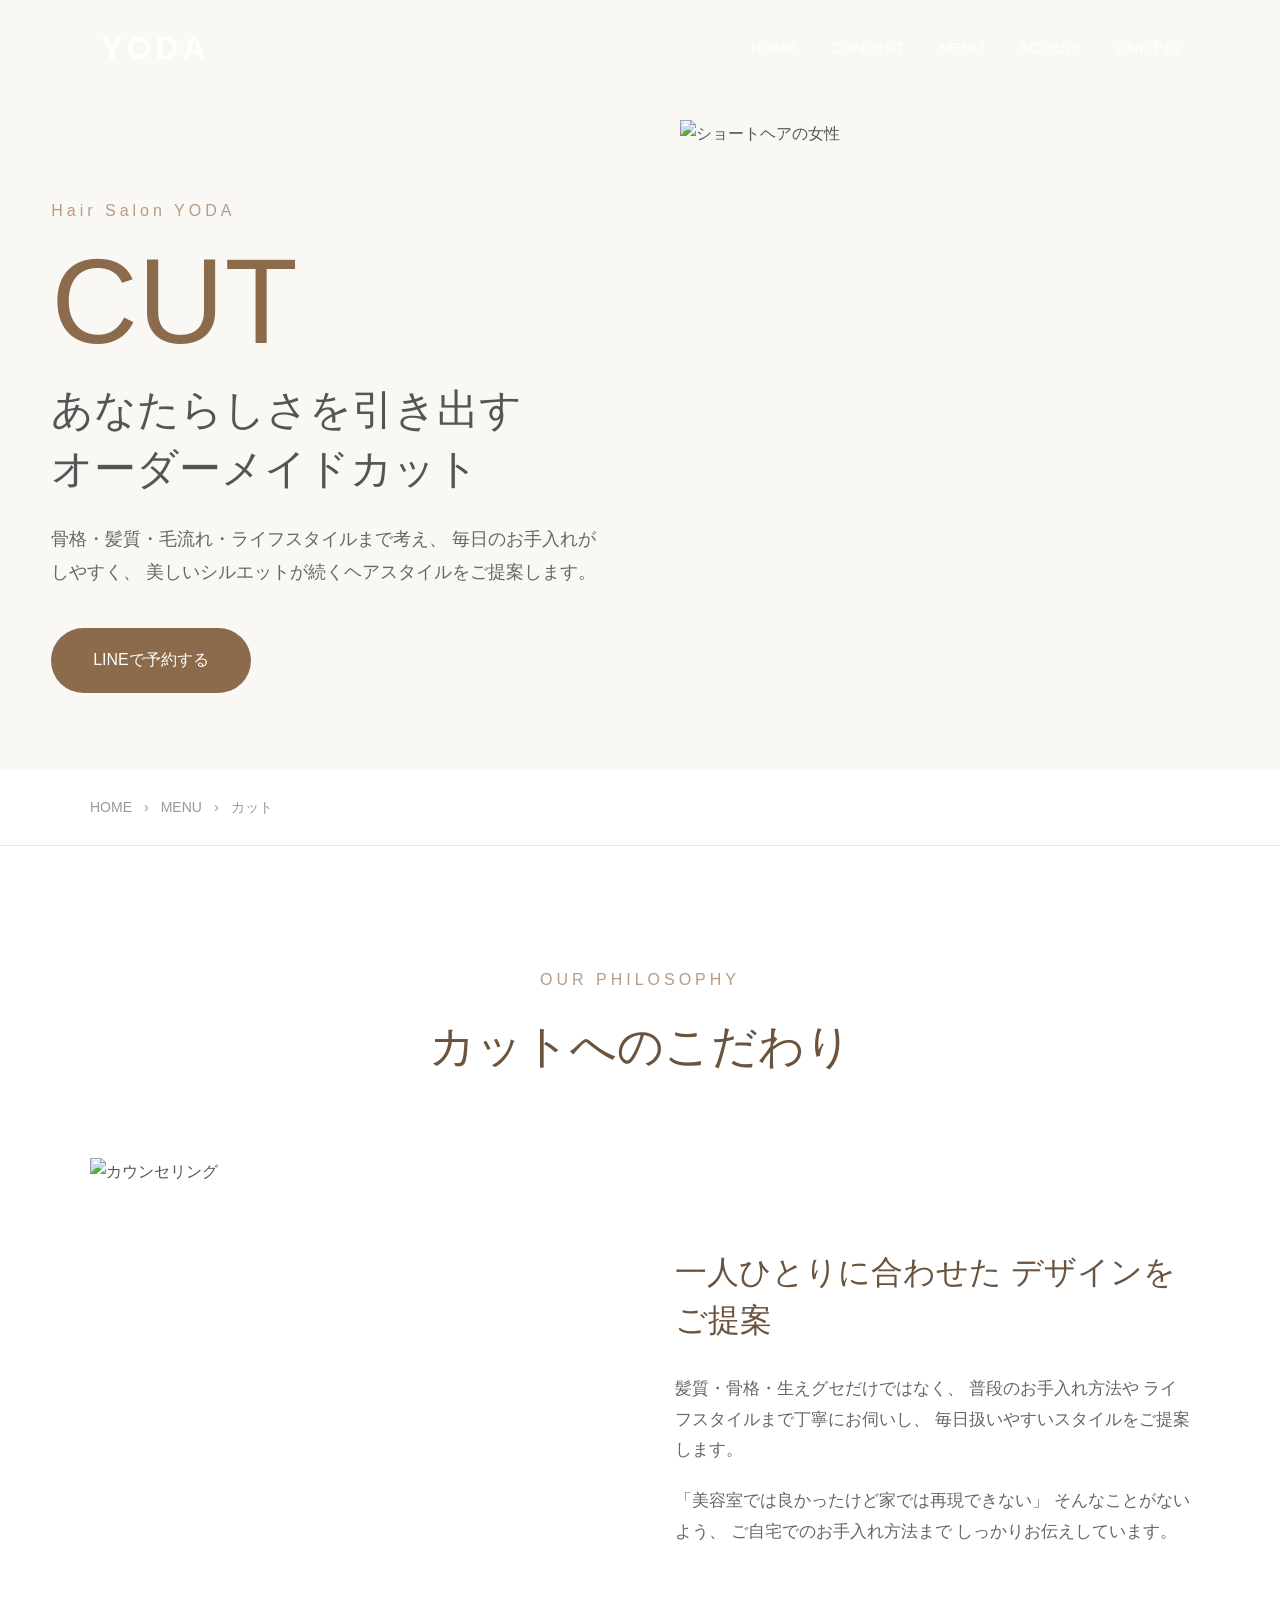
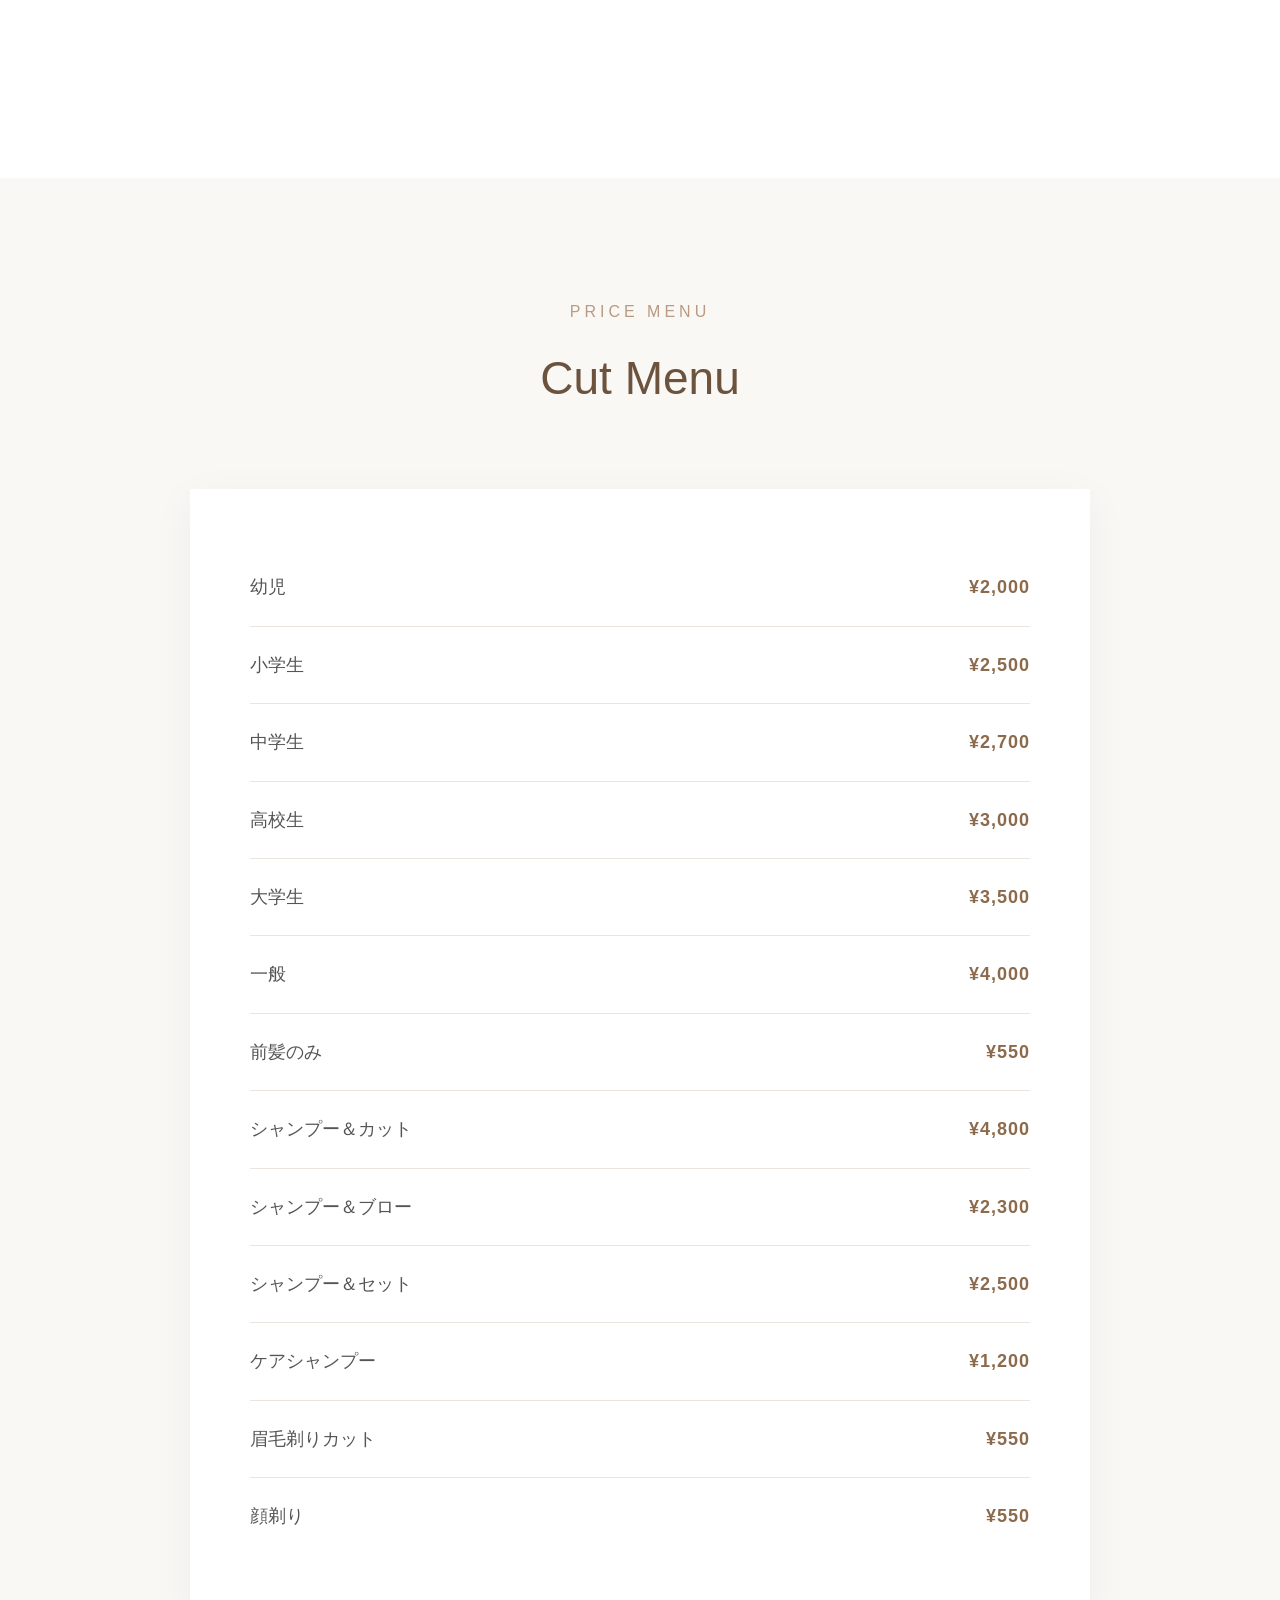
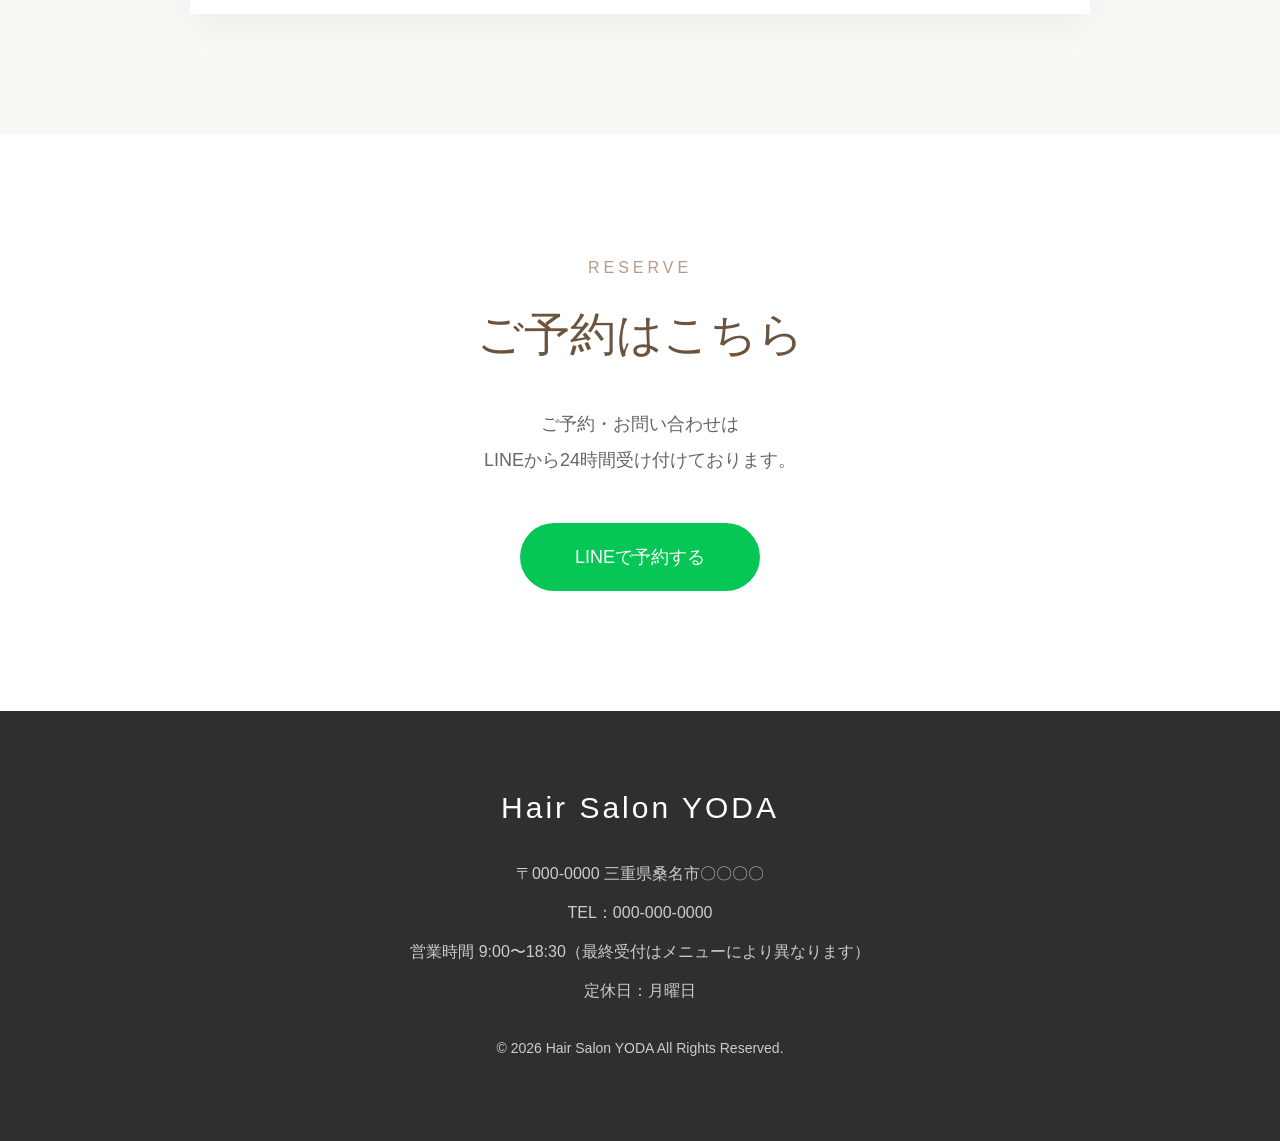
==== cut.html @ 27cc24ca "Add files via upload" ====
<!DOCTYPE html>
<html lang="ja">

<head>

<meta charset="UTF-8">

<meta name="viewport"
      content="width=device-width, initial-scale=1.0">

<title>カット｜美容室YODA｜桑名市の美容室</title>

<meta name="description"
content="美容室YODAのカットメニュー。骨格・髪質・ライフスタイルに合わせたスタイルをご提案します。">

<link rel="stylesheet" href="cut.css">

</head>

<body>

<header>

    <div class="logo">

        YODA

    </div>

    <nav>

        <ul>

            <li><a href="index.html">HOME</a></li>

            <li><a href="index.html#concept">CONCEPT</a></li>

            <li><a href="index.html#menu">MENU</a></li>

            <li><a href="index.html#access">ACCESS</a></li>

            <li><a href="#">LINE予約</a></li>

        </ul>

    </nav>

</header>

<main>

<section class="page-hero">

<div class="hero-inner">

<div class="hero-text">

<p class="hero-sub">

Hair Salon YODA

</p>

<h1>

CUT

</h1>

<h2>

あなたらしさを引き出す<br>

オーダーメイドカット

</h2>

<p class="hero-description">

骨格・髪質・毛流れ・ライフスタイルまで考え、

毎日のお手入れがしやすく、

美しいシルエットが続くヘアスタイルをご提案します。

</p>

<a href="#" class="hero-btn">

LINEで予約する

</a>

</div>

<div class="hero-image">

<img
src="images/cut-banner.jpg"
alt="ショートヘアの女性">

</div>

</div>

</section>

<section class="breadcrumb">

<div class="container">

<a href="index.html">HOME</a>

<span>›</span>

<a href="index.html#menu">MENU</a>

<span>›</span>

<span>カット</span>

</div>

</section>

<section class="concept">

<div class="container">

<p class="section-en">

Our Philosophy

</p>

<h2>

カットへのこだわり

</h2>

<div class="concept-grid">

<div>

<img
src="images/cut01.jpg"
alt="カウンセリング">

</div>

<div class="concept-text">

<h3>

一人ひとりに合わせた

デザインをご提案

</h3>

<p>

髪質・骨格・生えグセだけではなく、

普段のお手入れ方法や

ライフスタイルまで丁寧にお伺いし、

毎日扱いやすいスタイルをご提案します。

</p>

<p>

「美容室では良かったけど家では再現できない」

そんなことがないよう、

ご自宅でのお手入れ方法まで

しっかりお伝えしています。

</p>

</div>

</div>

</div>

</section>

<section class="price">

    <div class="container">

        <p class="section-en">Price Menu</p>

        <h2>Cut Menu</h2>

        <div class="price-list">

            <div class="price-item">
                <span>幼児</span>
                <span>¥2,000</span>
            </div>

            <div class="price-item">
                <span>小学生</span>
                <span>¥2,500</span>
            </div>

            <div class="price-item">
                <span>中学生</span>
                <span>¥2,700</span>
            </div>

            <div class="price-item">
                <span>高校生</span>
                <span>¥3,000</span>
            </div>

            <div class="price-item">
                <span>大学生</span>
                <span>¥3,500</span>
            </div>

            <div class="price-item">
                <span>一般</span>
                <span>¥4,000</span>
            </div>

            <div class="price-item">
                <span>前髪のみ</span>
                <span>¥550</span>
            </div>

            <div class="price-item">
                <span>シャンプー＆カット</span>
                <span>¥4,800</span>
            </div>

            <div class="price-item">
                <span>シャンプー＆ブロー</span>
                <span>¥2,300</span>
            </div>

            <div class="price-item">
                <span>シャンプー＆セット</span>
                <span>¥2,500</span>
            </div>

            <div class="price-item">
                <span>ケアシャンプー</span>
                <span>¥1,200</span>
            </div>

            <div class="price-item">
                <span>眉毛剃りカット</span>
                <span>¥550</span>
            </div>

            <div class="price-item">
                <span>顔剃り</span>
                <span>¥550</span>
            </div>

        </div>

    </div>

</section>

<section class="reserve">

    <div class="container">

        <p class="section-en">Reserve</p>

        <h2>ご予約はこちら</h2>

        <p class="reserve-text">

            ご予約・お問い合わせは<br>
            LINEから24時間受け付けております。

        </p>

        <a href="#" class="reserve-btn">

            LINEで予約する

        </a>

    </div>

</section>

</main>

<footer>

    <div class="footer-inner">

        <h3>Hair Salon YODA</h3>

        <p>〒000-0000 三重県桑名市〇〇〇〇</p>

        <p>TEL：000-000-0000</p>

        <p>営業時間 9:00〜18:30（最終受付はメニューにより異なります）</p>

        <p>定休日：月曜日</p>

        <p class="copyright">

            © 2026 Hair Salon YODA All Rights Reserved.

        </p>

    </div>

</footer>

<script>

window.addEventListener("scroll", function(){

    const header = document.querySelector("header");

    if(window.scrollY > 80){

        header.classList.add("scrolled");

    }else{

        header.classList.remove("scrolled");

    }

});

</script>

</body>

</html>
---- cut.css ----
/* ===================================
   Reset
=================================== */

*{
    margin:0;
    padding:0;
    box-sizing:border-box;
}

html{
    scroll-behavior:smooth;
}

body{

    font-family:
    "Yu Gothic",
    "Hiragino Kaku Gothic ProN",
    sans-serif;

    color:#555;
    background:#ffffff;
    line-height:1.8;

}

img{

    display:block;

    width:100%;

}

a{

    text-decoration:none;

    color:inherit;

}

ul{

    list-style:none;

}

/* ===================================
   Container
=================================== */

.container{

    width:min(90%,1100px);

    margin:auto;

}

/* ===================================
   Header
=================================== */

header{

    position:fixed;

    top:0;

    left:50%;

    transform:translateX(-50%);

    width:min(92%,1300px);

    display:flex;

    justify-content:space-between;

    align-items:center;

    padding:20px 50px;

    background:transparent;

    transition:.35s;

    z-index:999;

}

header.scrolled{

    background:rgba(255,255,255,.95);

    backdrop-filter:blur(10px);

    box-shadow:0 5px 20px rgba(0,0,0,.08);

}

.logo{

    font-size:32px;

    font-weight:bold;

    letter-spacing:4px;

    color:#ffffff;

    transition:.3s;

}

header.scrolled .logo{

    color:#6b533e;

}

nav ul{

    display:flex;

    gap:35px;

}

nav a{

    color:#ffffff;

    font-size:15px;

    transition:.3s;

}

header.scrolled nav a{

    color:#555;

}

nav a:hover{

    color:#b68b63;

}

/* ===================================
   Hero
=================================== */

.page-hero{

    padding-top:120px;

    background:#faf8f5;

}

.hero-inner{

    width:min(92%,1300px);

    margin:auto;

    display:grid;

    grid-template-columns:1fr 1fr;

    align-items:center;

    gap:80px;

    min-height:650px;

}

.hero-text h1{

    font-size:120px;

    font-weight:300;

    color:#8c6b4d;

    line-height:1;

    margin-bottom:20px;

}

.hero-sub{

    color:#b89b82;

    letter-spacing:4px;

    margin-bottom:15px;

}

.hero-text h2{

    font-size:42px;

    font-weight:300;

    margin-bottom:25px;

    line-height:1.4;

}

.hero-description{

    font-size:18px;

    color:#666;

    margin-bottom:40px;

}

.hero-btn{

    display:inline-block;

    padding:18px 42px;

    background:#8c6b4d;

    color:#fff;

    border-radius:50px;

    transition:.3s;

}

.hero-btn:hover{

    background:#6e5847;

}

.hero-image{

    overflow:hidden;

}

.hero-image img{

    width:100%;

    height:650px;

    object-fit:cover;

}

/* ===================================
   Breadcrumb
=================================== */

.breadcrumb{

    padding:25px 0;

    background:#ffffff;

    border-bottom:1px solid #ece5dc;

}

.breadcrumb .container{

    display:flex;

    gap:12px;

    font-size:14px;

    color:#999;

}

.breadcrumb a:hover{

    color:#8c6b4d;

}

/* ===================================
   Concept
=================================== */

.concept{

    padding:120px 0;

}

.section-en{

    text-align:center;

    color:#b89b82;

    letter-spacing:4px;

    margin-bottom:10px;

    text-transform:uppercase;

}

.concept h2{

    text-align:center;

    font-size:46px;

    font-weight:300;

    color:#6b533e;

    margin-bottom:70px;

}

.concept-grid{

    display:grid;

    grid-template-columns:1fr 1fr;

    gap:70px;

    align-items:center;

}

.concept-grid img{

    height:500px;

    object-fit:cover;

}

.concept-text h3{

    font-size:32px;

    font-weight:300;

    color:#6b533e;

    margin-bottom:30px;

    line-height:1.5;

}

.concept-text p{

    margin-bottom:20px;

    color:#666;

    font-size:17px;

}

/* ===================================
   Price Menu
=================================== */

.price{

    padding:120px 0;

    background:#faf8f5;

}

.price h2{

    text-align:center;

    font-size:46px;

    font-weight:300;

    color:#6b533e;

    margin-bottom:70px;

}

.price-list{

    width:min(100%,900px);

    margin:0 auto;

    background:#ffffff;

    padding:60px;

    box-shadow:0 10px 40px rgba(0,0,0,.05);

}

.price-item{

    display:flex;

    justify-content:space-between;

    align-items:center;

    padding:22px 0;

    border-bottom:1px solid #ece5dc;

    font-size:18px;

}

.price-item:last-child{

    border-bottom:none;

}

.price-item span:first-child{

    color:#555;

}

.price-item span:last-child{

    color:#8c6b4d;

    font-weight:bold;

    letter-spacing:1px;

}

/* ===================================
   Reserve
=================================== */

.reserve{

    padding:120px 0;

    text-align:center;

}

.reserve h2{

    font-size:46px;

    font-weight:300;

    color:#6b533e;

    margin-bottom:30px;

}

.reserve-text{

    font-size:18px;

    color:#666;

    margin-bottom:45px;

    line-height:2;

}

.reserve-btn{

    display:inline-block;

    padding:18px 55px;

    background:#06C755;

    color:#ffffff;

    border-radius:50px;

    font-size:18px;

    transition:.3s;

}

.reserve-btn:hover{

    background:#05b24d;

    transform:translateY(-3px);

}

/* ===================================
   Footer
=================================== */

footer{

    background:#2f2f2f;

    color:#ffffff;

}

.footer-inner{

    width:min(90%,1100px);

    margin:auto;

    padding:70px 0;

    text-align:center;

}

.footer-inner h3{

    font-size:30px;

    margin-bottom:25px;

    font-weight:300;

    letter-spacing:3px;

}

.footer-inner p{

    margin-bottom:10px;

    color:#cccccc;

}

.copyright{

    margin-top:30px;

    font-size:14px;

    color:#999999;

}

/* ===================================
   Responsive
=================================== */

@media (max-width:900px){

header{

    width:100%;

    padding:18px 20px;

}

.hero-inner{

    grid-template-columns:1fr;

    gap:50px;

    min-height:auto;

    padding-bottom:60px;

}

.hero-text{

    order:2;

}

.hero-image{

    order:1;

}

.hero-text h1{

    font-size:70px;

}

.hero-text h2{

    font-size:30px;

}

.hero-image img{

    height:400px;

}

.concept{

    padding:80px 0;

}

.concept-grid{

    grid-template-columns:1fr;

    gap:40px;

}

.concept-grid img{

    height:320px;

}

.price{

    padding:80px 0;

}

.price-list{

    padding:30px;

}

.price-item{

    font-size:16px;

}

.reserve{

    padding:80px 0;

}

.footer-inner{

    padding:50px 20px;

}

nav{

    display:none;

}

}
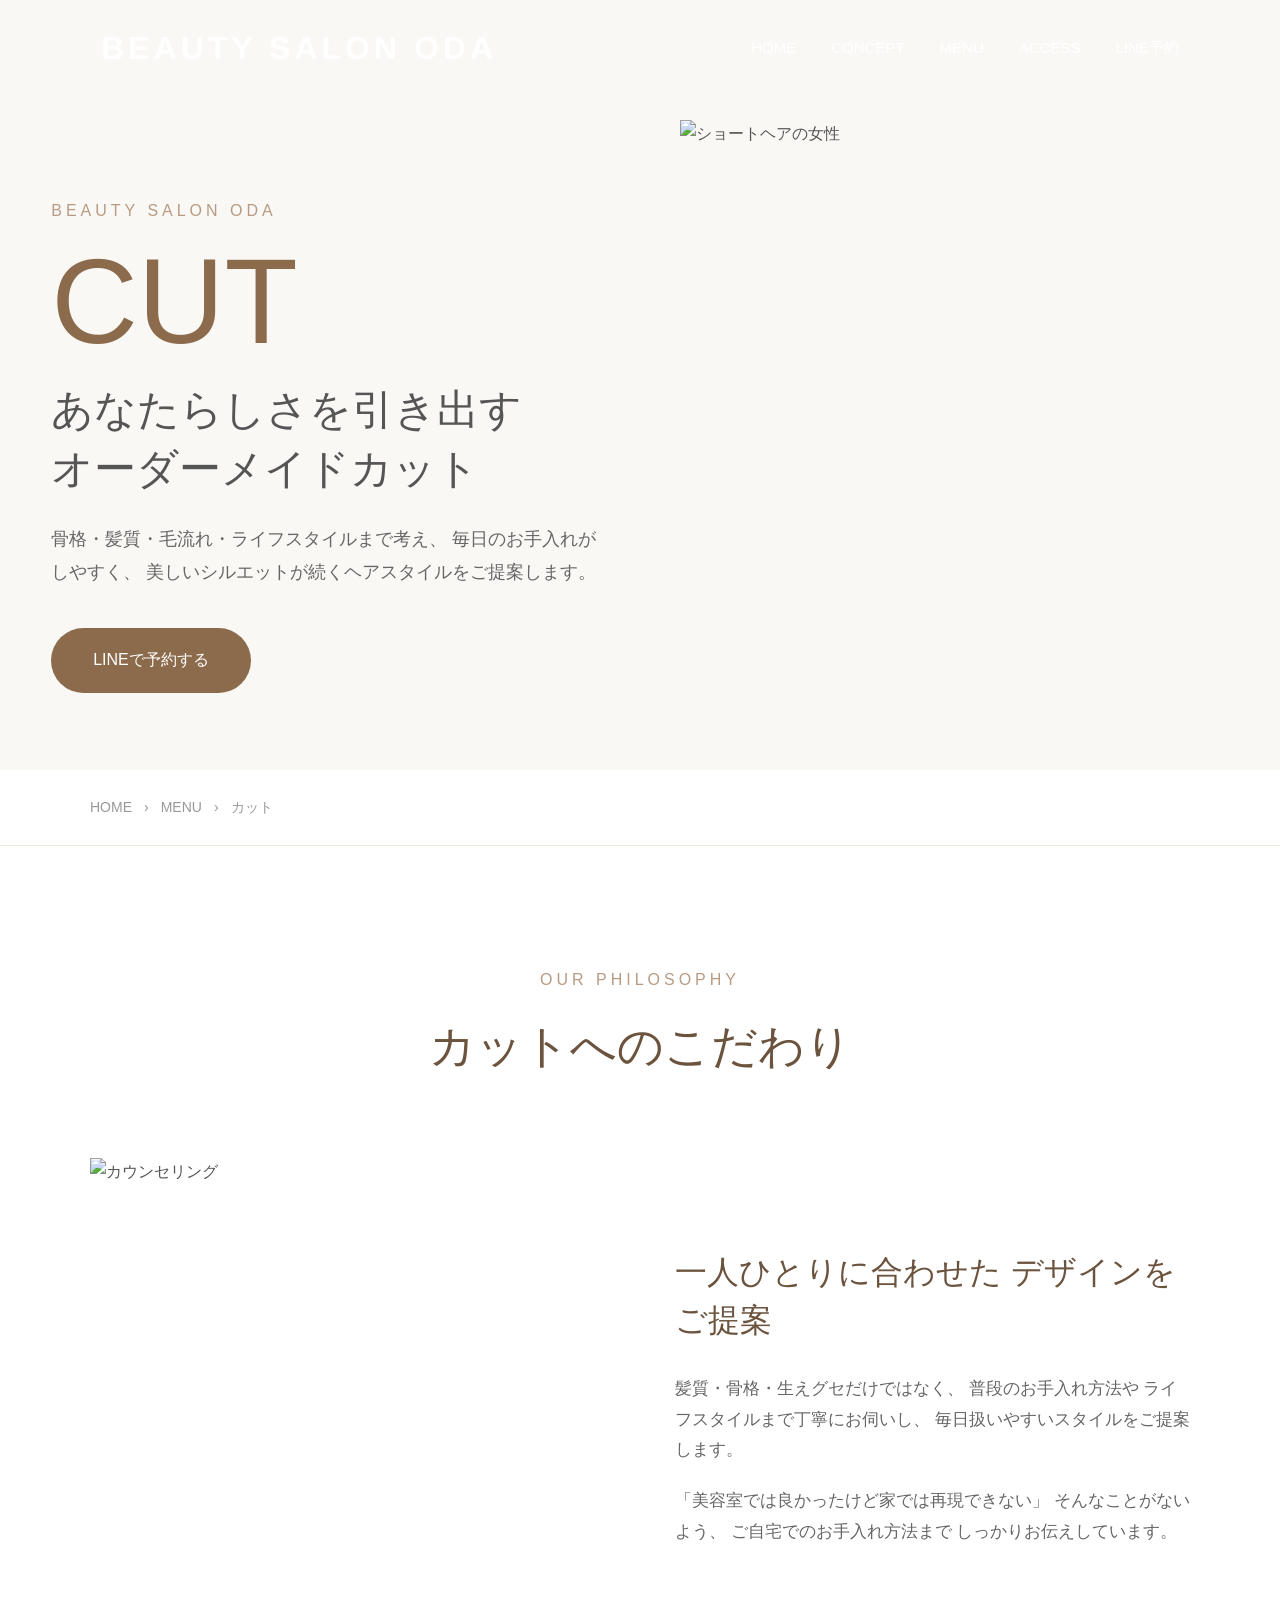
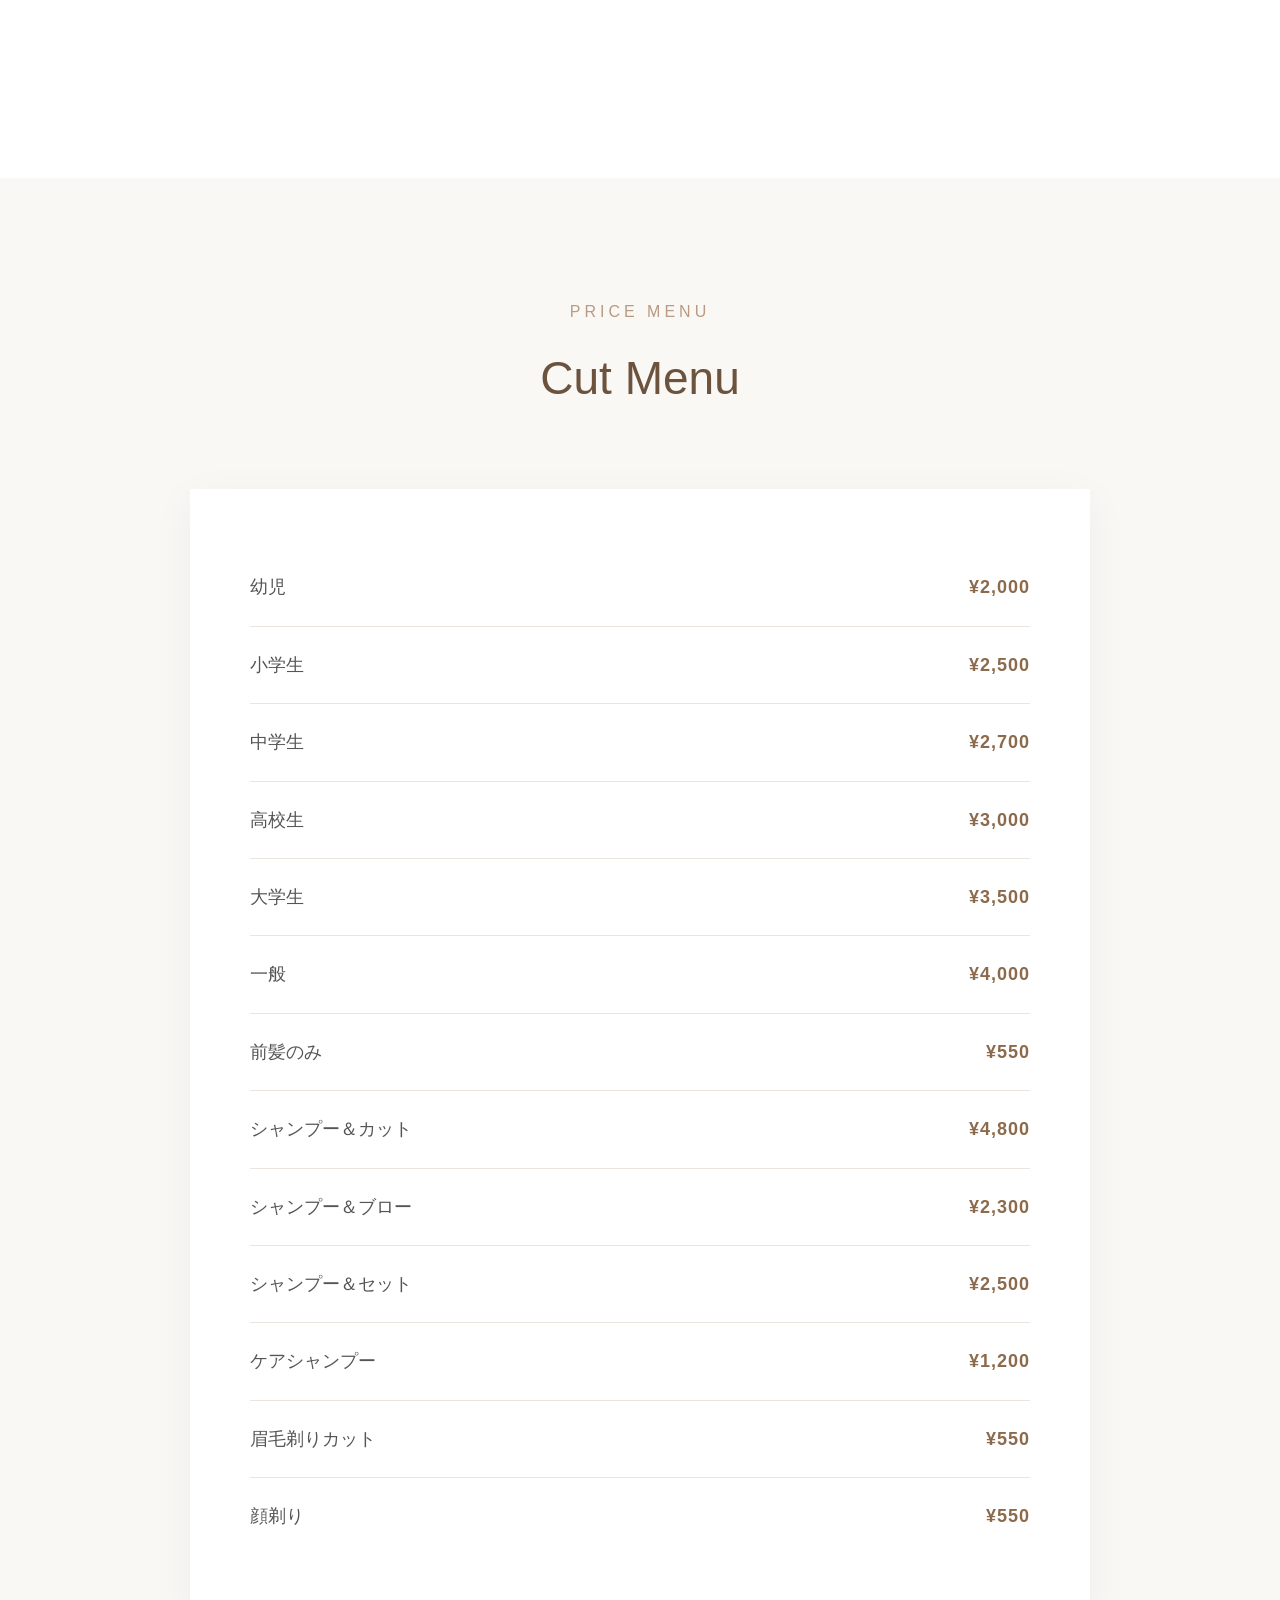
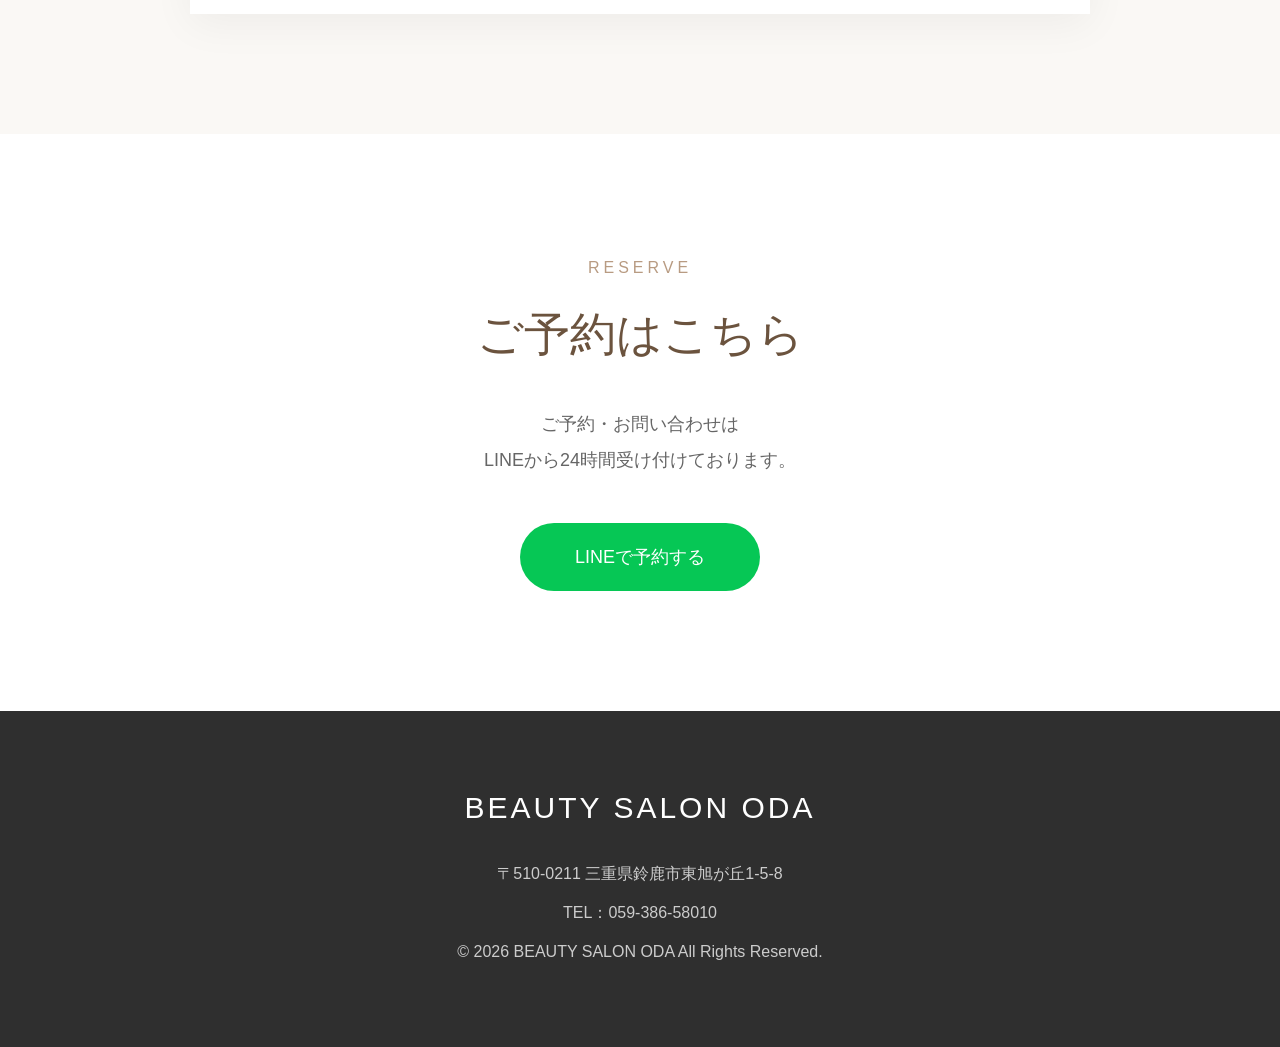
==== commit 04bb0a7a: "Update cut.html" ====
--- a/cut.html
+++ b/cut.html
@@ -8,10 +8,11 @@
 <meta name="viewport"
       content="width=device-width, initial-scale=1.0">
 
-<title>カット｜美容室YODA｜桑名市の美容室</title>
+<title>カット｜BEAUTY SALON ODA｜鈴鹿市の美容室・髪質改善・カラー・カット</title>
 
 <meta name="description"
-content="美容室YODAのカットメニュー。骨格・髪質・ライフスタイルに合わせたスタイルをご提案します。">
+
+content="鈴鹿市の美容室BEAUTY SALON ODAのカットメニュー。カット・カラー・パーマ・髪質改善まで、一人ひとりに合わせた丁寧な施術をご提供します。">
 
 <link rel="stylesheet" href="cut.css">
 
@@ -23,7 +24,7 @@
 
     <div class="logo">
 
-        YODA
+        BEAUTY SALON ODA
 
     </div>
 
@@ -57,7 +58,7 @@
 
 <p class="hero-sub">
 
-Hair Salon YODA
+BEAUTY SALON ODA
 
 </p>
 
@@ -301,28 +302,37 @@
 
 <footer>
 
-    <div class="footer-inner">
-
-        <h3>Hair Salon YODA</h3>
-
-        <p>〒000-0000 三重県桑名市〇〇〇〇</p>
-
-        <p>TEL：000-000-0000</p>
-
-        <p>営業時間 9:00〜18:30（最終受付はメニューにより異なります）</p>
-
-        <p>定休日：月曜日</p>
-
-        <p class="copyright">
-
-            © 2026 Hair Salon YODA All Rights Reserved.
-
-        </p>
-
-    </div>
+<div class="footer-inner">
+
+<h3>
+
+BEAUTY SALON ODA
+
+</h3>
+
+<p>
+
+〒510-0211
+
+三重県鈴鹿市東旭が丘1-5-8
+
+</p>
+
+<p>
+
+TEL：059-386-58010
+
+</p>
+
+<p>
+
+© 2026 BEAUTY SALON ODA All Rights Reserved.
+
+</p>
+
+</div>
 
 </footer>
-
 <script>
 
 window.addEventListener("scroll", function(){
@@ -345,4 +355,4 @@
 
 </body>
 
-</html>+</html>
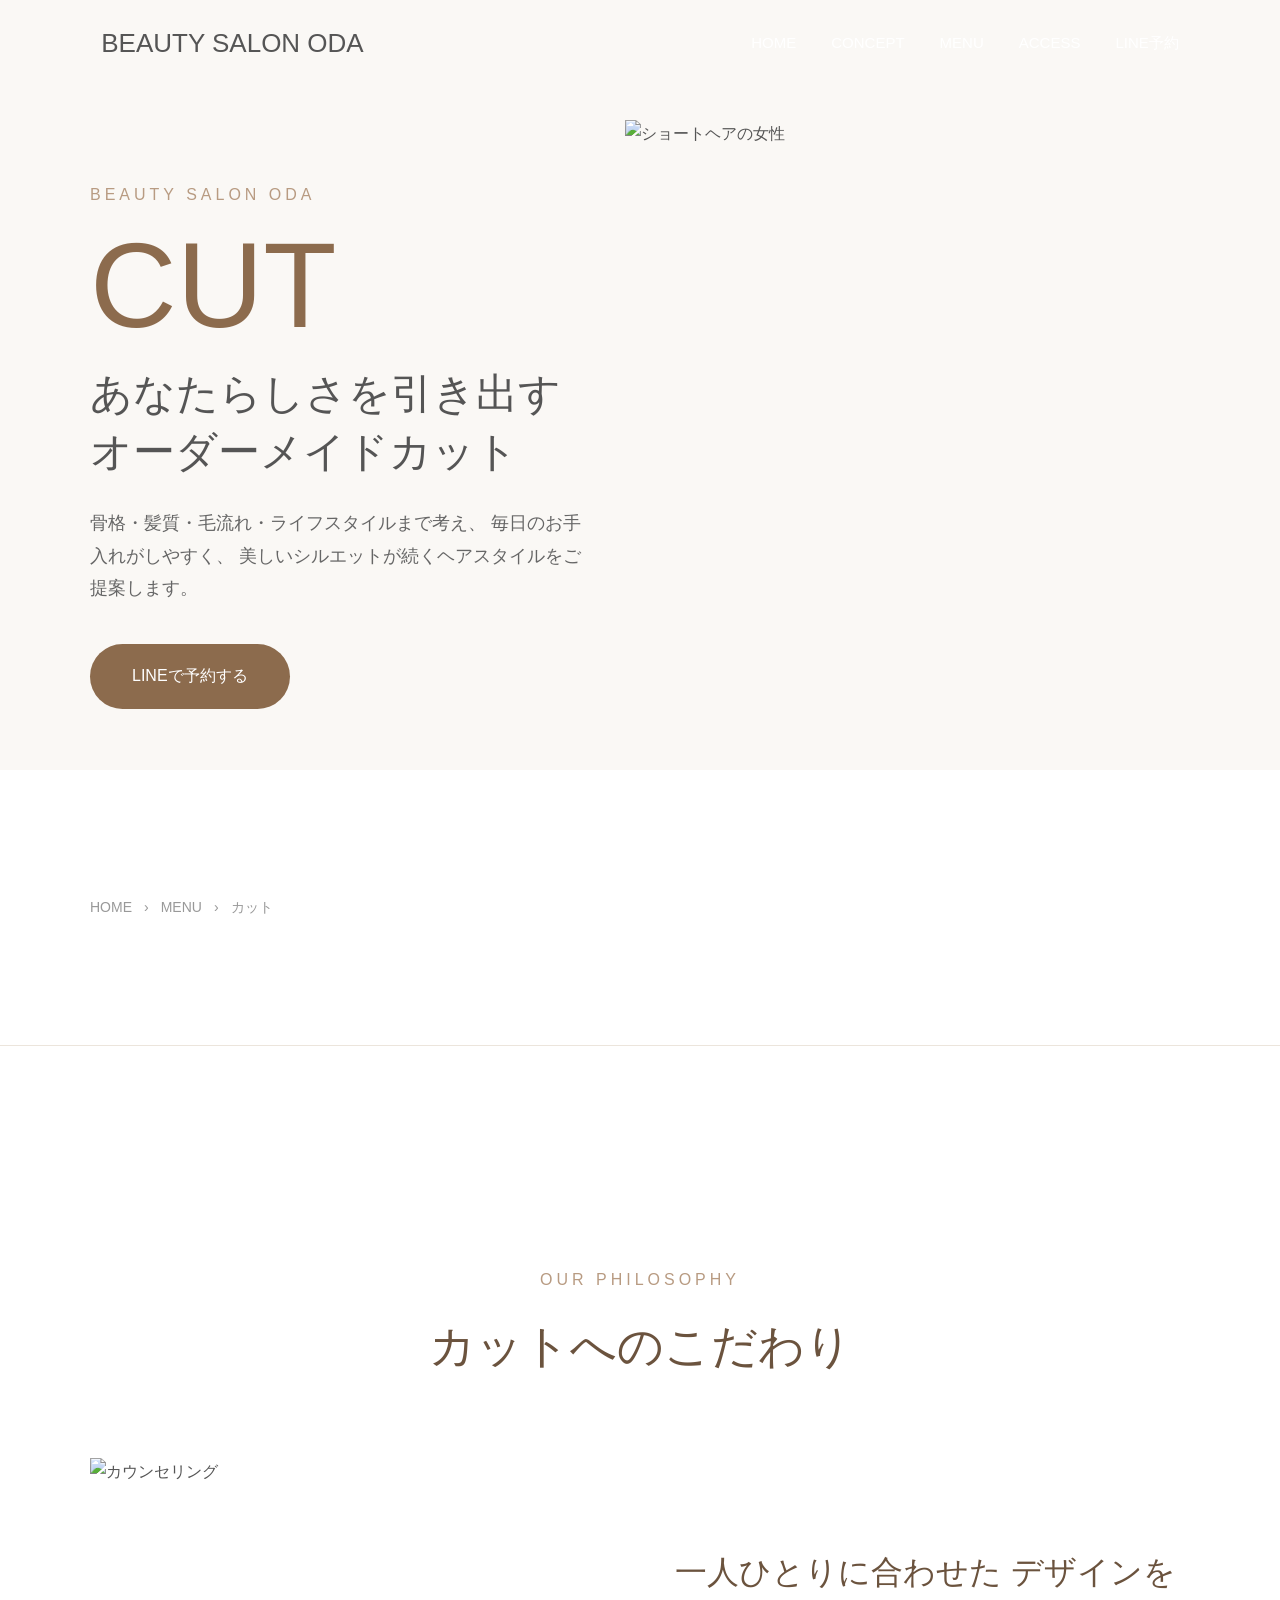
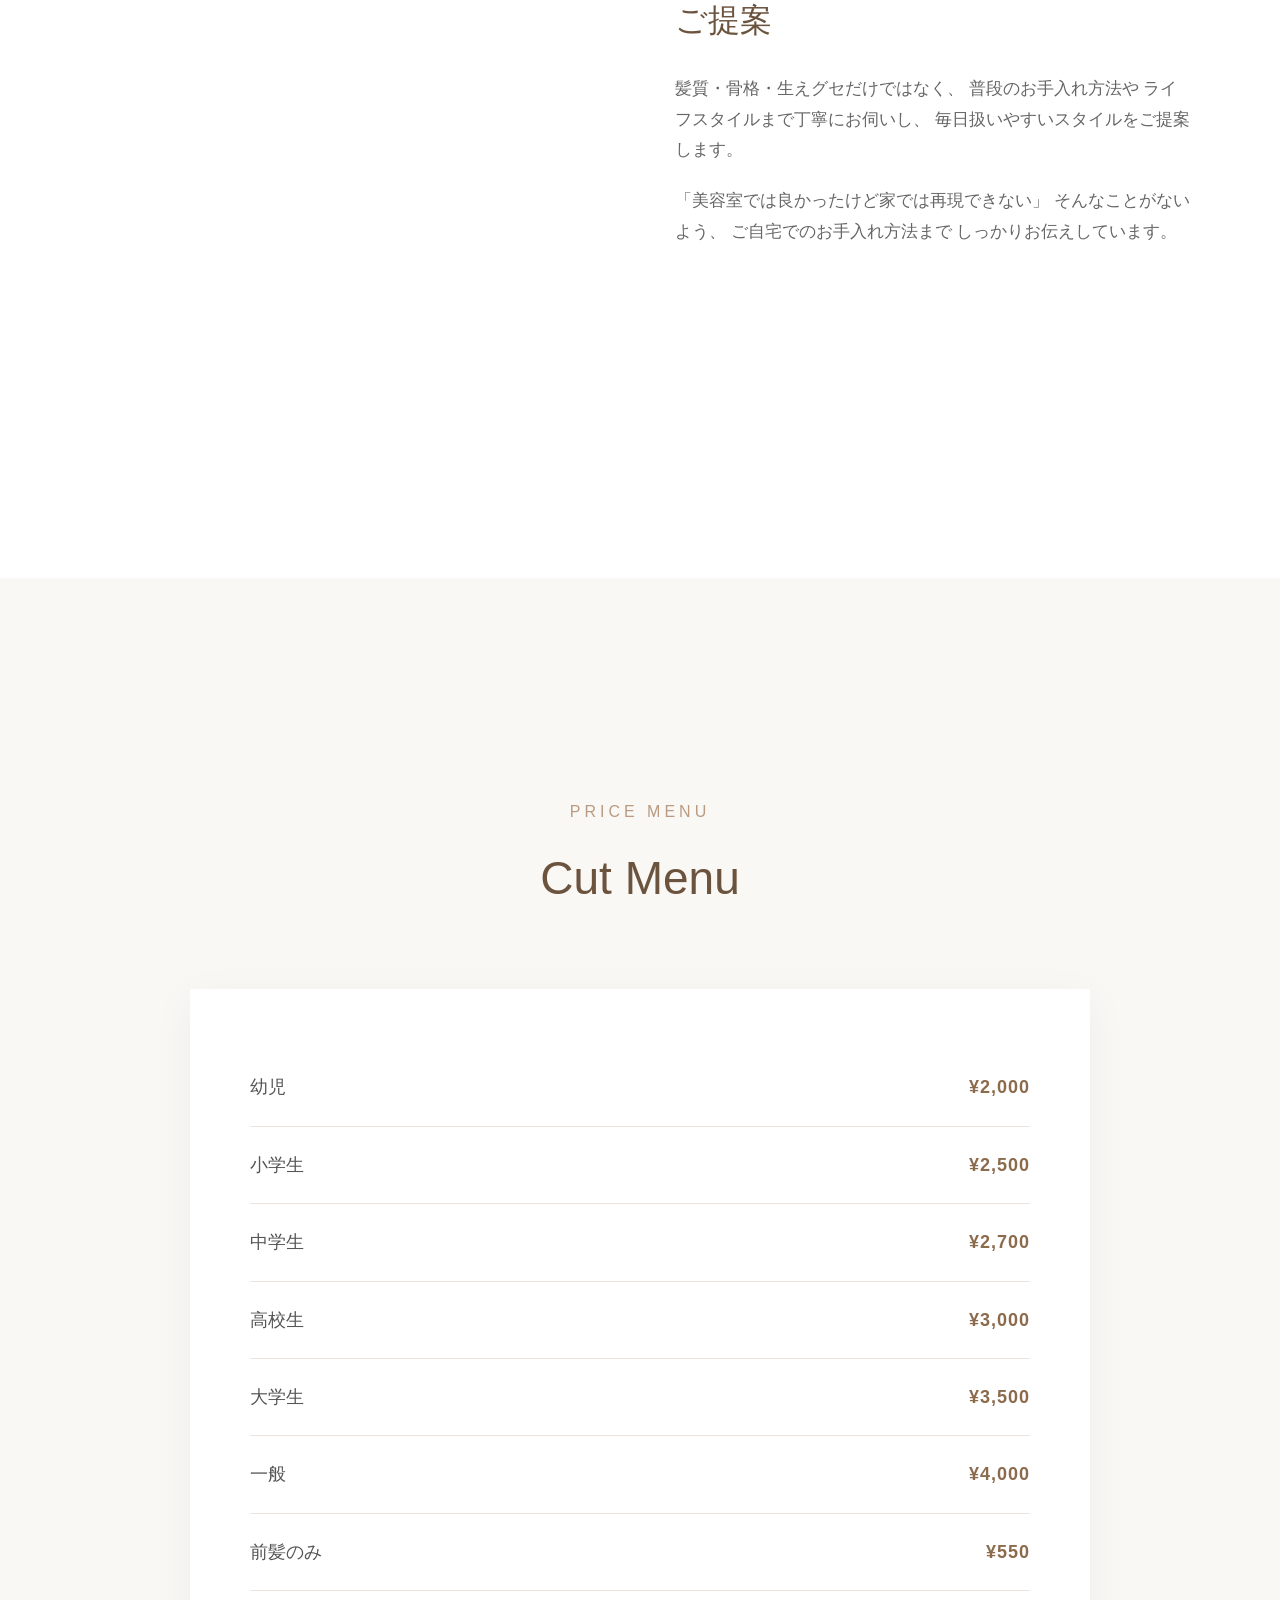
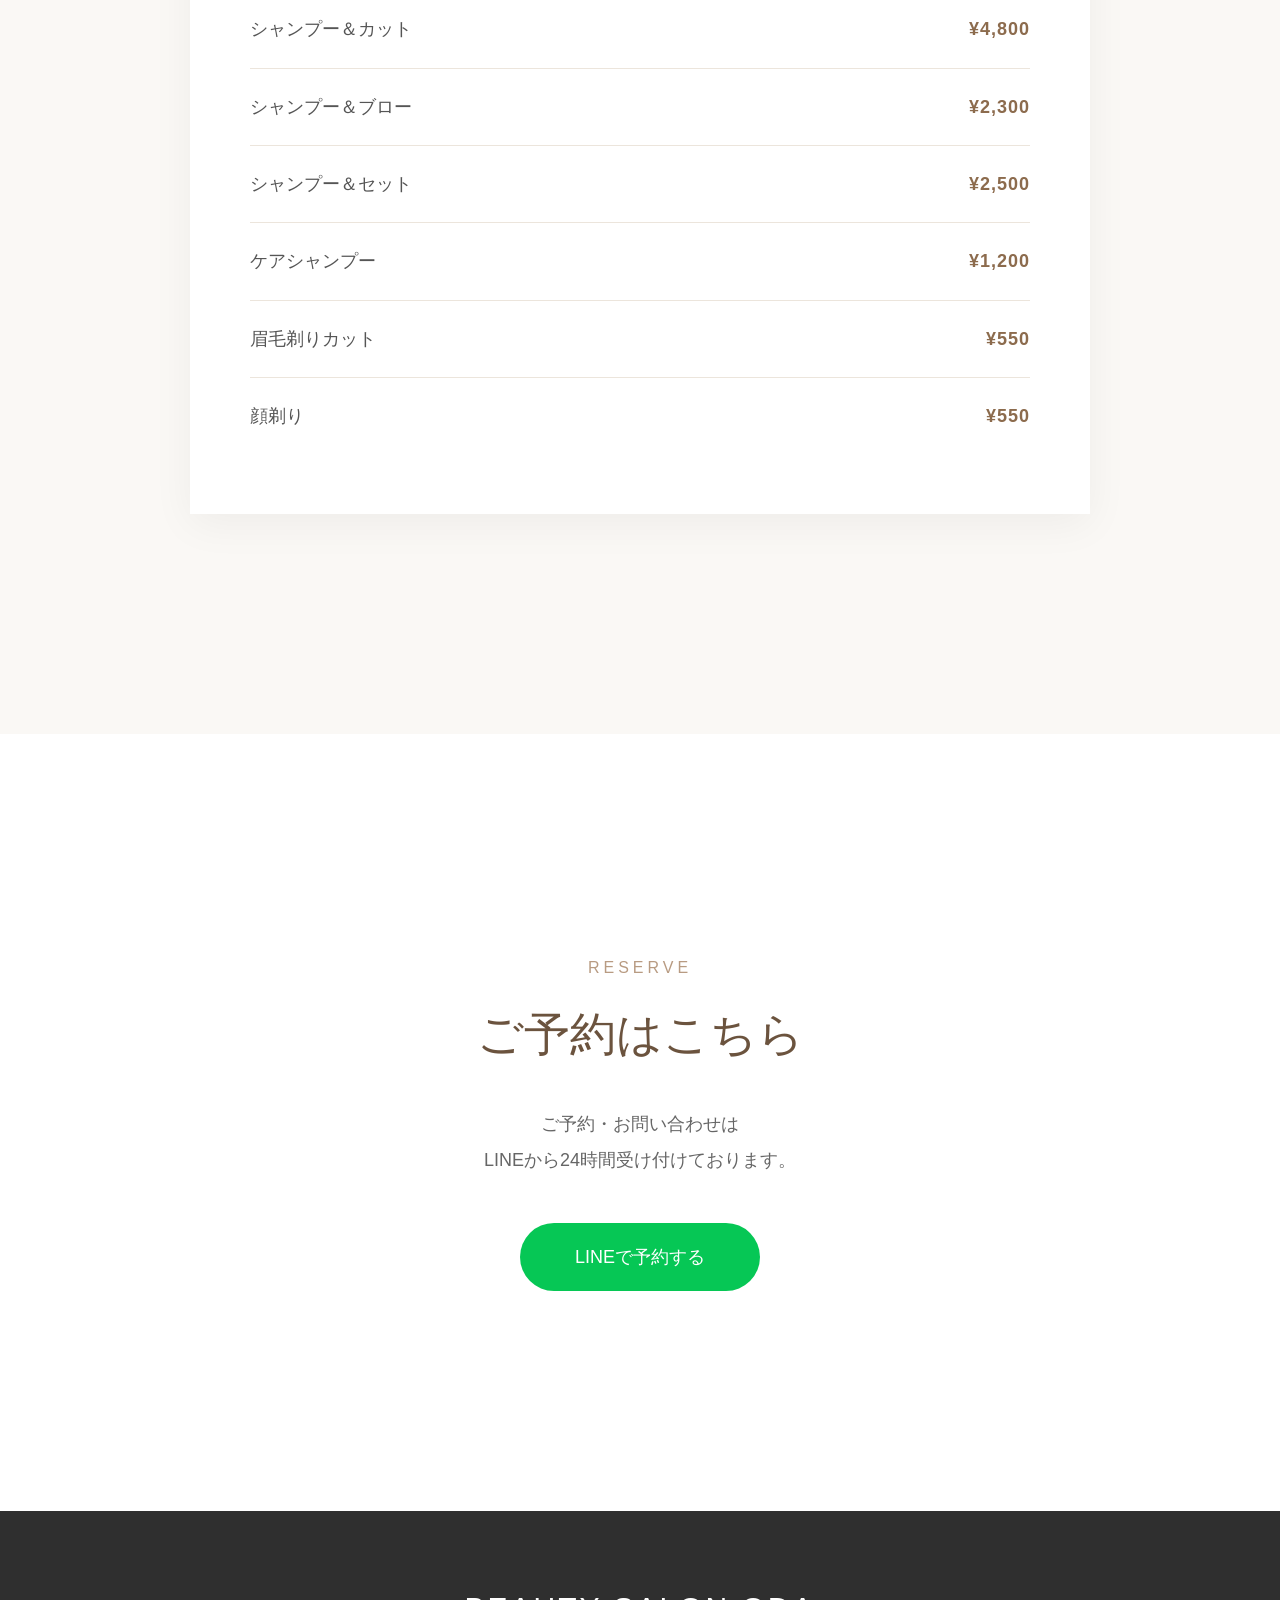
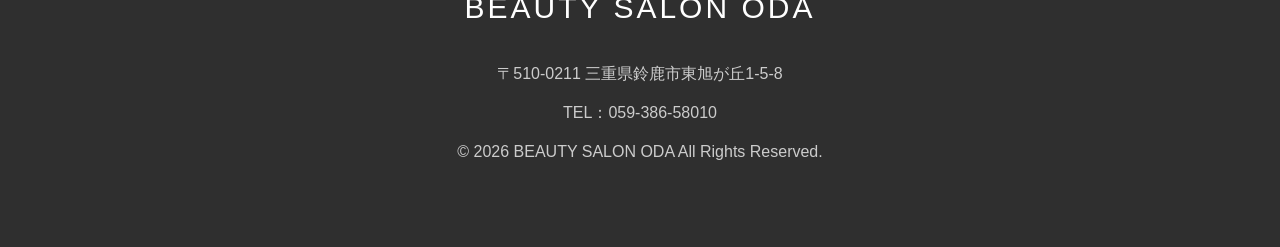
==== commit 4b8ade3e: "Update cut.html" ====
--- a/cut.html
+++ b/cut.html
@@ -333,6 +333,7 @@
 </div>
 
 </footer>
+      
 <script>
 
 window.addEventListener("scroll", function(){
@@ -353,6 +354,7 @@
 
 </script>
 
+
 </body>
 
 </html>
--- a/cut.css
+++ b/cut.css
@@ -52,629 +52,624 @@
 =================================== */
 
 .container{
+    width:1100px;
+    max-width:90%;
+    margin:auto;
+    padding:100px 0;
+}
+
+/* ===================================
+   Header
+=================================== */
+
+header{
+
+    position:fixed;
+
+    top:0;
+
+    left:50%;
+
+    transform:translateX(-50%);
+
+    width:min(92%,1300px);
+
+    display:flex;
+
+    justify-content:space-between;
+
+    align-items:center;
+
+    padding:20px 50px;
+
+    background:transparent;
+
+    transition:.35s;
+
+    z-index:999;
+
+}
+
+header.scrolled{
+
+    background:rgba(255,255,255,.95);
+
+    backdrop-filter:blur(10px);
+
+    box-shadow:0 5px 20px rgba(0,0,0,.08);
+
+}
+
+.logo{
+
+    font-size:26px;
+
+}
+
+header.scrolled .logo{
+
+    color:#6b533e;
+
+}
+
+nav ul{
+
+    display:flex;
+
+    gap:35px;
+
+}
+
+nav a{
+
+    color:#ffffff;
+
+    font-size:15px;
+
+    transition:.3s;
+
+}
+
+header.scrolled nav a{
+
+    color:#555;
+
+}
+
+nav a:hover{
+
+    color:#b68b63;
+
+}
+
+/* ===================================
+   Hero
+=================================== */
+
+.page-hero{
+
+    padding-top:120px;
+
+    background:#faf8f5;
+
+}
+
+.hero-inner{
+
+    width:1100px;
+
+    max-width:90%;
+
+    margin:auto;
+
+    display:grid;
+
+    grid-template-columns:45% 55%;
+
+    align-items:center;
+
+    gap:40px;
+
+    min-height:650px;
+
+}
+
+.hero-text h1{
+
+    font-size:120px;
+
+    font-weight:300;
+
+    color:#8c6b4d;
+
+    line-height:1;
+
+    margin-bottom:20px;
+
+}
+
+.hero-sub{
+
+    color:#b89b82;
+
+    letter-spacing:4px;
+
+    margin-bottom:15px;
+
+}
+
+.hero-text h2{
+
+    font-size:42px;
+
+    font-weight:300;
+
+    margin-bottom:25px;
+
+    line-height:1.4;
+
+}
+
+.hero-description{
+
+    font-size:18px;
+
+    color:#666;
+
+    margin-bottom:40px;
+
+}
+
+.hero-btn{
+
+    display:inline-block;
+
+    padding:18px 42px;
+
+    background:#8c6b4d;
+
+    color:#fff;
+
+    border-radius:50px;
+
+    transition:.3s;
+
+}
+
+.hero-btn:hover{
+
+    background:#6e5847;
+
+}
+
+.hero-image{
+
+    overflow:hidden;
+
+}
+
+.hero-image img{
+
+    width:100%;
+
+    height:650px;
+
+    object-fit:cover;
+
+    object-position:center center;
+
+}
+
+/* ===================================
+   Breadcrumb
+=================================== */
+
+.breadcrumb{
+
+    padding:25px 0;
+
+    background:#ffffff;
+
+    border-bottom:1px solid #ece5dc;
+
+}
+
+.breadcrumb .container{
+
+    display:flex;
+
+    gap:12px;
+
+    font-size:14px;
+
+    color:#999;
+
+}
+
+.breadcrumb a:hover{
+
+    color:#8c6b4d;
+
+}
+
+/* ===================================
+   Concept
+=================================== */
+
+.concept{
+
+    padding:120px 0;
+
+}
+
+.section-en{
+
+    text-align:center;
+
+    color:#b89b82;
+
+    letter-spacing:4px;
+
+    margin-bottom:10px;
+
+    text-transform:uppercase;
+
+}
+
+.concept h2{
+
+    text-align:center;
+
+    font-size:46px;
+
+    font-weight:300;
+
+    color:#6b533e;
+
+    margin-bottom:70px;
+
+}
+
+.concept-grid{
+
+    display:grid;
+
+    grid-template-columns:1fr 1fr;
+
+    gap:70px;
+
+    align-items:center;
+
+}
+
+.concept-grid img{
+
+    height:500px;
+
+    object-fit:cover;
+
+}
+
+.concept-text h3{
+
+    font-size:32px;
+
+    font-weight:300;
+
+    color:#6b533e;
+
+    margin-bottom:30px;
+
+    line-height:1.5;
+
+}
+
+.concept-text p{
+
+    margin-bottom:20px;
+
+    color:#666;
+
+    font-size:17px;
+
+}
+
+/* ===================================
+   Price Menu
+=================================== */
+
+.price{
+
+    padding:120px 0;
+
+    background:#faf8f5;
+
+}
+
+.price h2{
+
+    text-align:center;
+
+    font-size:46px;
+
+    font-weight:300;
+
+    color:#6b533e;
+
+    margin-bottom:70px;
+
+}
+
+.price-list{
+
+    width:min(100%,900px);
+
+    margin:0 auto;
+
+    background:#ffffff;
+
+    padding:60px;
+
+    box-shadow:0 10px 40px rgba(0,0,0,.05);
+
+}
+
+.price-item{
+
+    display:flex;
+
+    justify-content:space-between;
+
+    align-items:center;
+
+    padding:22px 0;
+
+    border-bottom:1px solid #ece5dc;
+
+    font-size:18px;
+
+}
+
+.price-item:last-child{
+
+    border-bottom:none;
+
+}
+
+.price-item span:first-child{
+
+    color:#555;
+
+}
+
+.price-item span:last-child{
+
+    color:#8c6b4d;
+
+    font-weight:bold;
+
+    letter-spacing:1px;
+
+}
+
+/* ===================================
+   Reserve
+=================================== */
+
+.reserve{
+
+    padding:120px 0;
+
+    text-align:center;
+
+}
+
+.reserve h2{
+
+    font-size:46px;
+
+    font-weight:300;
+
+    color:#6b533e;
+
+    margin-bottom:30px;
+
+}
+
+.reserve-text{
+
+    font-size:18px;
+
+    color:#666;
+
+    margin-bottom:45px;
+
+    line-height:2;
+
+}
+
+.reserve-btn{
+
+    display:inline-block;
+
+    padding:18px 55px;
+
+    background:#06C755;
+
+    color:#ffffff;
+
+    border-radius:50px;
+
+    font-size:18px;
+
+    transition:.3s;
+
+}
+
+.reserve-btn:hover{
+
+    background:#05b24d;
+
+    transform:translateY(-3px);
+
+}
+
+/* ===================================
+   Footer
+=================================== */
+
+footer{
+
+    background:#2f2f2f;
+
+    color:#ffffff;
+
+}
+
+.footer-inner{
 
     width:min(90%,1100px);
 
     margin:auto;
 
-}
-
-/* ===================================
-   Header
-=================================== */
+    padding:70px 0;
+
+    text-align:center;
+
+}
+
+.footer-inner h3{
+
+    font-size:30px;
+
+    margin-bottom:25px;
+
+    font-weight:300;
+
+    letter-spacing:3px;
+
+}
+
+.footer-inner p{
+
+    margin-bottom:10px;
+
+    color:#cccccc;
+
+}
+
+.copyright{
+
+    margin-top:30px;
+
+    font-size:14px;
+
+    color:#999999;
+
+}
+
+/* ===================================
+   Responsive
+=================================== */
+
+@media (max-width:900px){
 
 header{
 
-    position:fixed;
-
-    top:0;
-
-    left:50%;
-
-    transform:translateX(-50%);
-
-    width:min(92%,1300px);
-
-    display:flex;
-
-    justify-content:space-between;
-
-    align-items:center;
-
-    padding:20px 50px;
-
-    background:transparent;
-
-    transition:.35s;
-
-    z-index:999;
-
-}
-
-header.scrolled{
-
-    background:rgba(255,255,255,.95);
-
-    backdrop-filter:blur(10px);
-
-    box-shadow:0 5px 20px rgba(0,0,0,.08);
-
-}
-
-.logo{
-
-    font-size:32px;
-
-    font-weight:bold;
-
-    letter-spacing:4px;
-
-    color:#ffffff;
-
-    transition:.3s;
-
-}
-
-header.scrolled .logo{
-
-    color:#6b533e;
-
-}
-
-nav ul{
-
-    display:flex;
-
-    gap:35px;
-
-}
-
-nav a{
-
-    color:#ffffff;
-
-    font-size:15px;
-
-    transition:.3s;
-
-}
-
-header.scrolled nav a{
-
-    color:#555;
-
-}
-
-nav a:hover{
-
-    color:#b68b63;
-
-}
-
-/* ===================================
-   Hero
-=================================== */
-
-.page-hero{
-
-    padding-top:120px;
-
-    background:#faf8f5;
+    width:100%;
+
+    padding:18px 20px;
 
 }
 
 .hero-inner{
 
-    width:min(92%,1300px);
-
-    margin:auto;
-
-    display:grid;
-
-    grid-template-columns:1fr 1fr;
-
-    align-items:center;
-
-    gap:80px;
-
-    min-height:650px;
+    grid-template-columns:1fr;
+
+    gap:50px;
+
+    min-height:auto;
+
+    padding-bottom:60px;
+
+}
+
+.hero-text{
+
+    order:2;
+
+}
+
+.hero-image{
+
+    order:1;
 
 }
 
 .hero-text h1{
 
-    font-size:120px;
-
-    font-weight:300;
-
-    color:#8c6b4d;
-
-    line-height:1;
-
-    margin-bottom:20px;
-
-}
-
-.hero-sub{
-
-    color:#b89b82;
-
-    letter-spacing:4px;
-
-    margin-bottom:15px;
+    font-size:70px;
 
 }
 
 .hero-text h2{
 
-    font-size:42px;
-
-    font-weight:300;
-
-    margin-bottom:25px;
-
-    line-height:1.4;
-
-}
-
-.hero-description{
-
-    font-size:18px;
-
-    color:#666;
-
-    margin-bottom:40px;
-
-}
-
-.hero-btn{
-
-    display:inline-block;
-
-    padding:18px 42px;
-
-    background:#8c6b4d;
-
-    color:#fff;
-
-    border-radius:50px;
-
-    transition:.3s;
-
-}
-
-.hero-btn:hover{
-
-    background:#6e5847;
-
-}
-
-.hero-image{
-
-    overflow:hidden;
+    font-size:30px;
 
 }
 
 .hero-image img{
 
-    width:100%;
-
-    height:650px;
-
-    object-fit:cover;
-
-}
-
-/* ===================================
-   Breadcrumb
-=================================== */
-
-.breadcrumb{
-
-    padding:25px 0;
-
-    background:#ffffff;
-
-    border-bottom:1px solid #ece5dc;
-
-}
-
-.breadcrumb .container{
-
-    display:flex;
-
-    gap:12px;
-
-    font-size:14px;
-
-    color:#999;
-
-}
-
-.breadcrumb a:hover{
-
-    color:#8c6b4d;
-
-}
-
-/* ===================================
-   Concept
-=================================== */
+    height:400px;
+
+}
 
 .concept{
 
-    padding:120px 0;
-
-}
-
-.section-en{
-
-    text-align:center;
-
-    color:#b89b82;
-
-    letter-spacing:4px;
-
-    margin-bottom:10px;
-
-    text-transform:uppercase;
-
-}
-
-.concept h2{
-
-    text-align:center;
-
-    font-size:46px;
-
-    font-weight:300;
-
-    color:#6b533e;
-
-    margin-bottom:70px;
+    padding:80px 0;
 
 }
 
 .concept-grid{
 
-    display:grid;
-
-    grid-template-columns:1fr 1fr;
-
-    gap:70px;
-
-    align-items:center;
+    grid-template-columns:1fr;
+
+    gap:40px;
 
 }
 
 .concept-grid img{
 
-    height:500px;
-
-    object-fit:cover;
-
-}
-
-.concept-text h3{
-
-    font-size:32px;
-
-    font-weight:300;
-
-    color:#6b533e;
-
-    margin-bottom:30px;
-
-    line-height:1.5;
-
-}
-
-.concept-text p{
-
-    margin-bottom:20px;
-
-    color:#666;
-
-    font-size:17px;
-
-}
-
-/* ===================================
-   Price Menu
-=================================== */
+    height:320px;
+
+}
 
 .price{
 
-    padding:120px 0;
-
-    background:#faf8f5;
-
-}
-
-.price h2{
-
-    text-align:center;
-
-    font-size:46px;
-
-    font-weight:300;
-
-    color:#6b533e;
-
-    margin-bottom:70px;
+    padding:80px 0;
 
 }
 
 .price-list{
 
-    width:min(100%,900px);
-
-    margin:0 auto;
-
-    background:#ffffff;
-
-    padding:60px;
-
-    box-shadow:0 10px 40px rgba(0,0,0,.05);
+    padding:30px;
 
 }
 
 .price-item{
 
-    display:flex;
-
-    justify-content:space-between;
-
-    align-items:center;
-
-    padding:22px 0;
-
-    border-bottom:1px solid #ece5dc;
-
-    font-size:18px;
-
-}
-
-.price-item:last-child{
-
-    border-bottom:none;
-
-}
-
-.price-item span:first-child{
-
-    color:#555;
-
-}
-
-.price-item span:last-child{
-
-    color:#8c6b4d;
-
-    font-weight:bold;
-
-    letter-spacing:1px;
-
-}
-
-/* ===================================
-   Reserve
-=================================== */
+    font-size:16px;
+
+}
 
 .reserve{
 
-    padding:120px 0;
-
-    text-align:center;
-
-}
-
-.reserve h2{
-
-    font-size:46px;
-
-    font-weight:300;
-
-    color:#6b533e;
-
-    margin-bottom:30px;
-
-}
-
-.reserve-text{
-
-    font-size:18px;
-
-    color:#666;
-
-    margin-bottom:45px;
-
-    line-height:2;
-
-}
-
-.reserve-btn{
-
-    display:inline-block;
-
-    padding:18px 55px;
-
-    background:#06C755;
-
-    color:#ffffff;
-
-    border-radius:50px;
-
-    font-size:18px;
-
-    transition:.3s;
-
-}
-
-.reserve-btn:hover{
-
-    background:#05b24d;
-
-    transform:translateY(-3px);
-
-}
-
-/* ===================================
-   Footer
-=================================== */
-
-footer{
-
-    background:#2f2f2f;
-
-    color:#ffffff;
+    padding:80px 0;
 
 }
 
 .footer-inner{
 
-    width:min(90%,1100px);
-
-    margin:auto;
-
-    padding:70px 0;
-
-    text-align:center;
-
-}
-
-.footer-inner h3{
-
-    font-size:30px;
-
-    margin-bottom:25px;
-
-    font-weight:300;
-
-    letter-spacing:3px;
-
-}
-
-.footer-inner p{
-
-    margin-bottom:10px;
-
-    color:#cccccc;
-
-}
-
-.copyright{
-
-    margin-top:30px;
-
-    font-size:14px;
-
-    color:#999999;
-
-}
-
-/* ===================================
-   Responsive
-=================================== */
-
-@media (max-width:900px){
-
-header{
-
-    width:100%;
-
-    padding:18px 20px;
-
-}
-
-.hero-inner{
-
-    grid-template-columns:1fr;
-
-    gap:50px;
-
-    min-height:auto;
-
-    padding-bottom:60px;
-
-}
-
-.hero-text{
-
-    order:2;
-
-}
-
-.hero-image{
-
-    order:1;
-
-}
-
-.hero-text h1{
-
-    font-size:70px;
-
-}
-
-.hero-text h2{
-
-    font-size:30px;
-
-}
-
-.hero-image img{
-
-    height:400px;
-
-}
-
-.concept{
-
-    padding:80px 0;
-
-}
-
-.concept-grid{
-
-    grid-template-columns:1fr;
-
-    gap:40px;
-
-}
-
-.concept-grid img{
-
-    height:320px;
-
-}
-
-.price{
-
-    padding:80px 0;
-
-}
-
-.price-list{
-
-    padding:30px;
-
-}
-
-.price-item{
-
-    font-size:16px;
-
-}
-
-.reserve{
-
-    padding:80px 0;
-
-}
-
-.footer-inner{
-
     padding:50px 20px;
 
 }
@@ -685,4 +680,4 @@
 
 }
 
-}+}
